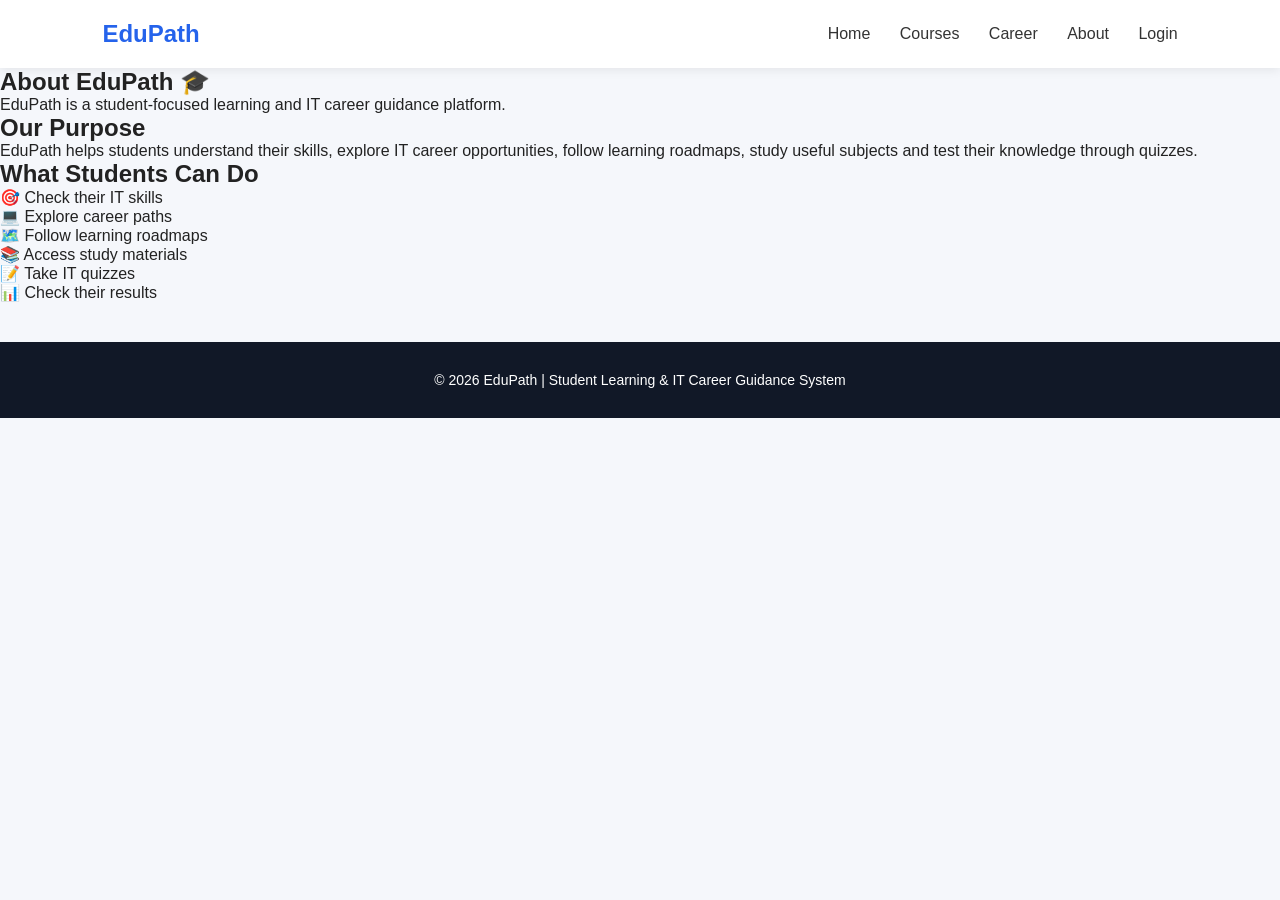
==== about.html @ ddccabc4 "Add files via upload" ====
<!DOCTYPE html>
<html lang="en">

<head>
    <meta charset="UTF-8">
    <meta name="viewport" content="width=device-width, initial-scale=1.0">

    <title>About EduPath</title>

    <link rel="stylesheet" href="style.css">
</head>

<body>

    <header>
        <h2>EduPath</h2>

        <nav>
            <a href="index.html">Home</a>
            <a href="materials.html">Courses</a>
            <a href="roadmap.html">Career</a>
            <a href="about.html">About</a>
            <a href="login.html">Login</a>
        </nav>
    </header>


    <section class="about">

        <h1>About EduPath 🎓</h1>

        <p>
            EduPath is a student-focused learning and IT career
            guidance platform.
        </p>

        <div class="about-card">

            <h2>Our Purpose</h2>

            <p>
                EduPath helps students understand their skills,
                explore IT career opportunities, follow learning
                roadmaps, study useful subjects and test their
                knowledge through quizzes.
            </p>

        </div>


        <div class="about-card">

            <h2>What Students Can Do</h2>

            <p>🎯 Check their IT skills</p>
            <p>💻 Explore career paths</p>
            <p>🗺️ Follow learning roadmaps</p>
            <p>📚 Access study materials</p>
            <p>📝 Take IT quizzes</p>
            <p>📊 Check their results</p>

        </div>

    </section>


    <footer>
        <p>
            © 2026 EduPath | Student Learning & IT Career Guidance System
        </p>
    </footer>


    <script src="script.js"></script>

</body>

</html>
---- style.css ----
* {
    margin: 0;
    padding: 0;
    box-sizing: border-box;
}

body {
    font-family: Arial, sans-serif;
    background: #f5f7fb;
    color: #222;
}

/* Header */
header {
    background: white;
    padding: 20px 8%;
    display: flex;
    justify-content: space-between;
    align-items: center;
    box-shadow: 0 2px 10px rgba(0, 0, 0, 0.08);
}

header h2 {
    color: #2563eb;
}

nav a {
    text-decoration: none;
    color: #333;
    margin-left: 25px;
    font-size: 16px;
}

nav a:hover {
    color: #2563eb;
}

/* Hero */
.hero {
    text-align: center;
    padding: 100px 20px;
    background: #eaf2ff;
}

.hero h1 {
    font-size: 42px;
    max-width: 750px;
    margin: auto;
    line-height: 1.2;
}

.hero p {
    font-size: 18px;
    margin: 25px auto;
    max-width: 600px;
    line-height: 1.6;
}

.hero button {
    padding: 14px 28px;
    border: none;
    border-radius: 8px;
    background: #2563eb;
    color: white;
    font-size: 16px;
    cursor: pointer;
}

.hero button:hover {
    background: #174bb5;
}

/* Features */
.features {
    padding: 70px 8%;
    text-align: center;
}

.features h2 {
    margin-bottom: 40px;
}

.feature-box {
    display: flex;
    justify-content: center;
    gap: 25px;
    flex-wrap: wrap;
}

.feature-box div {
    background: white;
    padding: 30px;
    width: 280px;
    border-radius: 12px;
    box-shadow: 0 4px 15px rgba(0, 0, 0, 0.08);
}

.feature-box h3 {
    margin-bottom: 15px;
}

/* Footer */
footer {
    text-align: center;
    padding: 25px;
    background: #111827;
    color: white;
}

/* Mobile */
@media (max-width: 700px) {

    header {
        flex-direction: column;
        gap: 15px;
    }

    nav a {
        margin: 0 7px;
        font-size: 14px;
    }

    .hero h1 {
        font-size: 30px;
    }
}

/* Login Page */

.login-container {
    width: 350px;
    margin: 80px auto;
    padding: 35px;
    background: white;
    border-radius: 15px;
    box-shadow: 0 5px 20px rgba(0, 0, 0, 0.12);
    text-align: center;
}

.login-container h1 {
    color: #2563eb;
    margin-bottom: 10px;
}

.login-container h2 {
    margin-bottom: 25px;
}

.login-container form {
    text-align: left;
}

.login-container label {
    display: block;
    margin-top: 15px;
    margin-bottom: 6px;
}

.login-container input {
    width: 100%;
    padding: 12px;
    border: 1px solid #ccc;
    border-radius: 7px;
    box-sizing: border-box;
}

.login-container button {
    width: 100%;
    margin-top: 25px;
    padding: 12px;
    border: none;
    border-radius: 7px;
    background: #2563eb;
    color: white;
    font-size: 16px;
    cursor: pointer;
}

.login-container button:hover {
    background: #174bb5;
}

.login-container p {
    margin-top: 20px;
}

.login-container a {
    color: #2563eb;
    text-decoration: none;
}

/* Dashboard */

.dashboard {
    padding: 60px 8%;
    text-align: center;
}

.dashboard h1 {
    font-size: 34px;
    margin-bottom: 12px;
}

.dashboard>p {
    font-size: 17px;
    margin-bottom: 40px;
}

.dashboard-box {
    display: grid;
    grid-template-columns: repeat(3, 1fr);
    gap: 25px;
}

.dashboard-card {
    background: white;
    padding: 30px 20px;
    border-radius: 14px;
    box-shadow: 0 4px 15px rgba(0, 0, 0, 0.08);
}

.dashboard-card h3 {
    margin-bottom: 12px;
}

.dashboard-card p {
    line-height: 1.5;
    margin-bottom: 20px;
}

.dashboard-card button {
    padding: 10px 18px;
    border: none;
    border-radius: 7px;
    background: #2563eb;
    color: white;
    cursor: pointer;
}

.dashboard-card button:hover {
    background: #174bb5;
}

/* Mobile Dashboard */

@media (max-width: 800px) {
    .dashboard-box {
        grid-template-columns: 1fr;
    }
}

/* Skill Assessment */

.assessment {
    max-width: 800px;
    margin: 50px auto;
    padding: 35px;
}

.assessment h1 {
    text-align: center;
    font-size: 34px;
    margin-bottom: 10px;
}

.assessment>p {
    text-align: center;
    margin-bottom: 35px;
}

.question {
    background: white;
    padding: 25px;
    margin-bottom: 20px;
    border-radius: 12px;
    box-shadow: 0 4px 15px rgba(0, 0, 0, 0.08);
}

.question h3 {
    margin-bottom: 18px;
}

.question label {
    display: block;
    padding: 10px;
    margin: 5px 0;
    border: 1px solid #ddd;
    border-radius: 7px;
    cursor: pointer;
}

.question label:hover {
    background: #f0f6ff;
}

.question input {
    margin-right: 10px;
}

.assessment button {
    display: block;
    margin: 30px auto;
    padding: 13px 25px;
    border: none;
    border-radius: 8px;
    background: #2563eb;
    color: white;
    font-size: 16px;
    cursor: pointer;
}

.assessment button:hover {
    background: #174bb5;
}

#assessmentResult {
    text-align: center;
    font-size: 20px;
    font-weight: bold;
    margin-top: 20px;
}

/* Mobile Responsive Design */

@media (max-width: 600px) {

    header {
        padding: 15px 20px;
        flex-direction: column;
        gap: 12px;
    }

    nav {
        display: flex;
        flex-wrap: wrap;
        justify-content: center;
        gap: 10px;
    }

    nav a {
        font-size: 14px;
    }

    .dashboard {
        padding: 35px 20px;
    }

    .dashboard h1 {
        font-size: 26px;
    }

    .dashboard-box {
        grid-template-columns: 1fr;
    }

    .assessment {
        padding: 25px 15px;
    }

    .assessment h1 {
        font-size: 28px;
    }

    .question {
        padding: 20px;
    }

    .roadmap {
        padding: 35px 20px;
    }

    .materials {
        padding: 35px 20px;
    }

    .quiz {
        padding: 35px 20px;
    }

    .results {
        padding: 35px 20px;
    }

    .profile {
        padding: 35px 20px;
    }

}

/* Responsive Design */

@media (max-width: 900px) {

    .dashboard-box,
    .materials-container {
        grid-template-columns: 1fr 1fr;
    }

}

@media (max-width: 600px) {

    header {
        flex-direction: column;
        text-align: center;
    }

    nav {
        display: flex;
        flex-wrap: wrap;
        justify-content: center;
        gap: 10px;
    }

    .dashboard-box,
    .materials-container {
        grid-template-columns: 1fr;
    }

    .dashboard,
    .assessment,
    .roadmap,
    .materials,
    .quiz,
    .results,
    .profile {
        width: auto;
        padding: 25px 15px;
    }

    h1 {
        font-size: 28px;
    }

    .dashboard-card,
    .material-card,
    .quiz-question,
    .question,
    .result-card,
    .profile-card {
        width: auto;
    }

}

/* Home Page Hero */

.hero {
    min-height: 70vh;
    display: flex;
    align-items: center;
    justify-content: center;
    text-align: center;
    padding: 50px 20px;
}

.hero-content {
    max-width: 750px;
}

.hero h1 {
    font-size: 48px;
    margin-bottom: 20px;
}

.hero p {
    font-size: 18px;
    line-height: 1.7;
    margin-bottom: 30px;
}

.hero button {
    padding: 14px 28px;
    font-size: 16px;
    cursor: pointer;
}

/* Career Cards */

.career-section {
    text-align: center;
    padding: 60px 20px;
}

.career-section h2 {
    font-size: 32px;
    margin-bottom: 10px;
}

.career-container {
    display: grid;
    grid-template-columns: repeat(3, 1fr);
    gap: 25px;
    max-width: 1100px;
    margin: 40px auto 0;
}

.career-card {
    padding: 25px;
    border-radius: 12px;
    text-align: center;
}

.career-card h3 {
    margin-bottom: 15px;
}

.career-card p {
    line-height: 1.6;
    margin-bottom: 20px;
}

.career-card button {
    padding: 10px 20px;
    cursor: pointer;
}

/* Phone */

@media (max-width: 600px) {

    .career-container {
        grid-template-columns: 1fr;
    }

}

/* Career Card Design */

.career-card {
    background: white;
    padding: 30px 25px;
    border-radius: 14px;
    box-shadow: 0 4px 15px rgba(0, 0, 0, 0.08);
    transition: transform 0.2s ease;
}

.career-card:hover {
    transform: translateY(-5px);
}

.career-card h3 {
    color: #2563eb;
}

.career-card button {
    border: none;
    border-radius: 7px;
    background: #2563eb;
    color: white;
}

.career-card button:hover {
    background: #174bb5;
}

/* Feature Card Design */

.feature-box div {
    transition: transform 0.2s ease;
}

.feature-box div:hover {
    transform: translateY(-5px);
}

.feature-box h3 {
    color: #2563eb;
}

/* Footer Design */

footer {
    margin-top: 40px;
    padding: 30px 20px;
    text-align: center;
    background: #111827;
    color: white;
}

footer p {
    margin: 0;
    font-size: 14px;
}

/* Why Choose EduPath */

.why-section {
    padding: 60px 8%;
    text-align: center;
}

.why-section h2 {
    font-size: 32px;
    margin-bottom: 40px;
}

.why-container {
    display: grid;
    grid-template-columns: repeat(3, 1fr);
    gap: 25px;
    max-width: 1100px;
    margin: auto;
}

.why-card {
    background: white;
    padding: 30px 25px;
    border-radius: 14px;
    box-shadow: 0 4px 15px rgba(0, 0, 0, 0.08);
}

.why-card h3 {
    color: #2563eb;
    margin-bottom: 15px;
}

.why-card p {
    line-height: 1.6;
}

/* Phone */

@media (max-width: 600px) {

    .why-container {
        grid-template-columns: 1fr;
    }

}
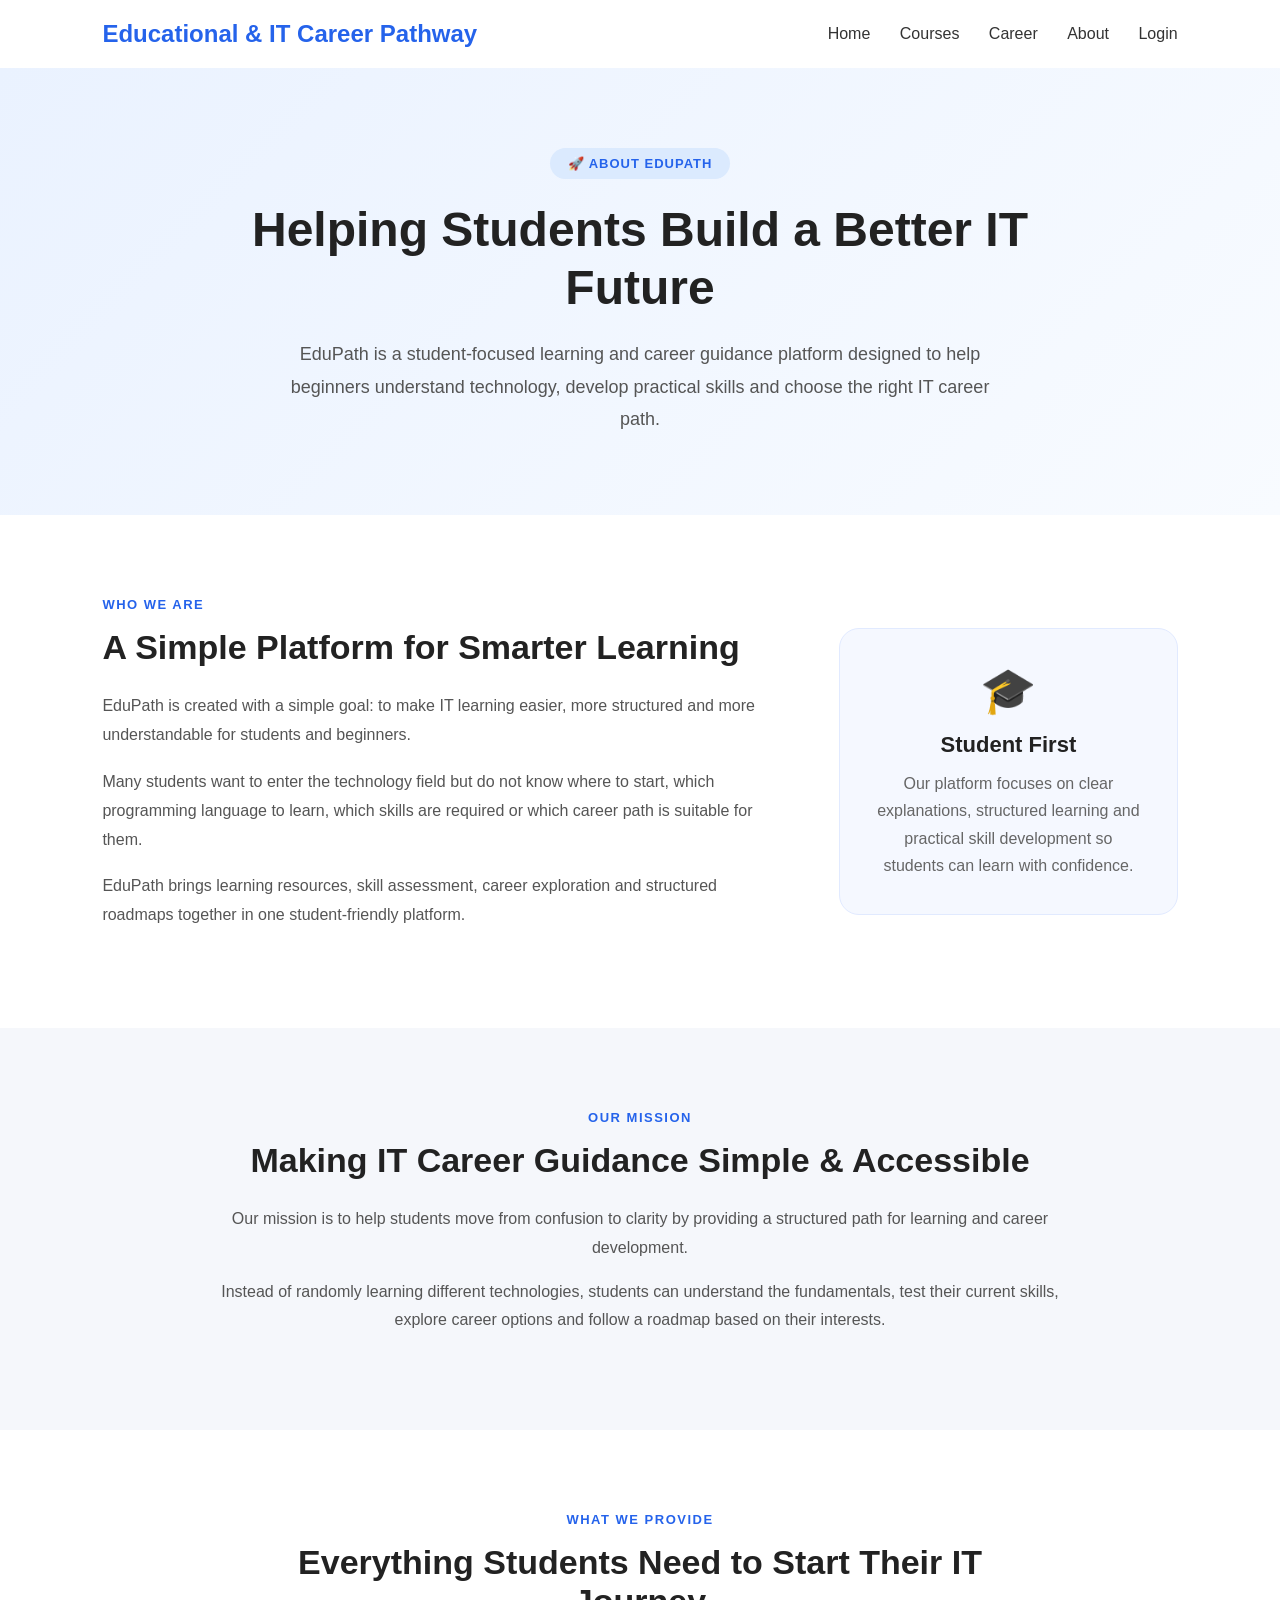
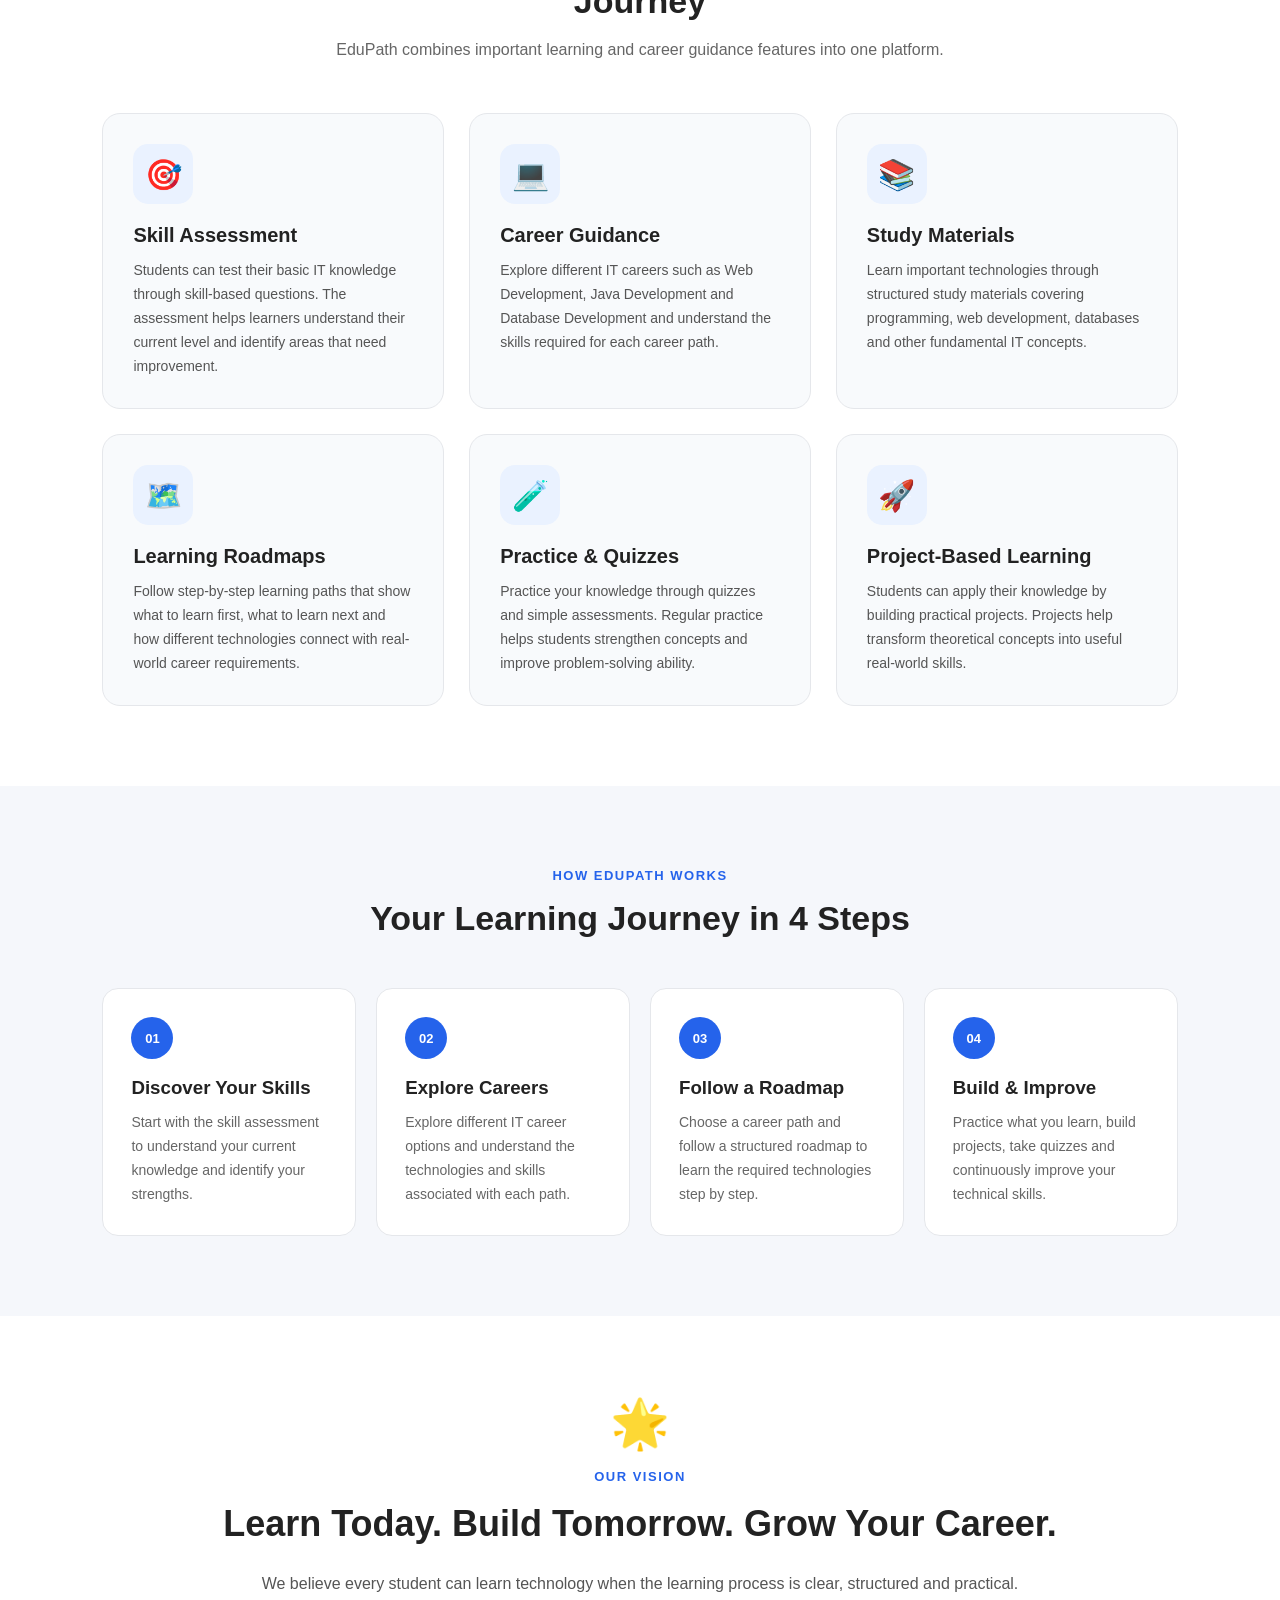
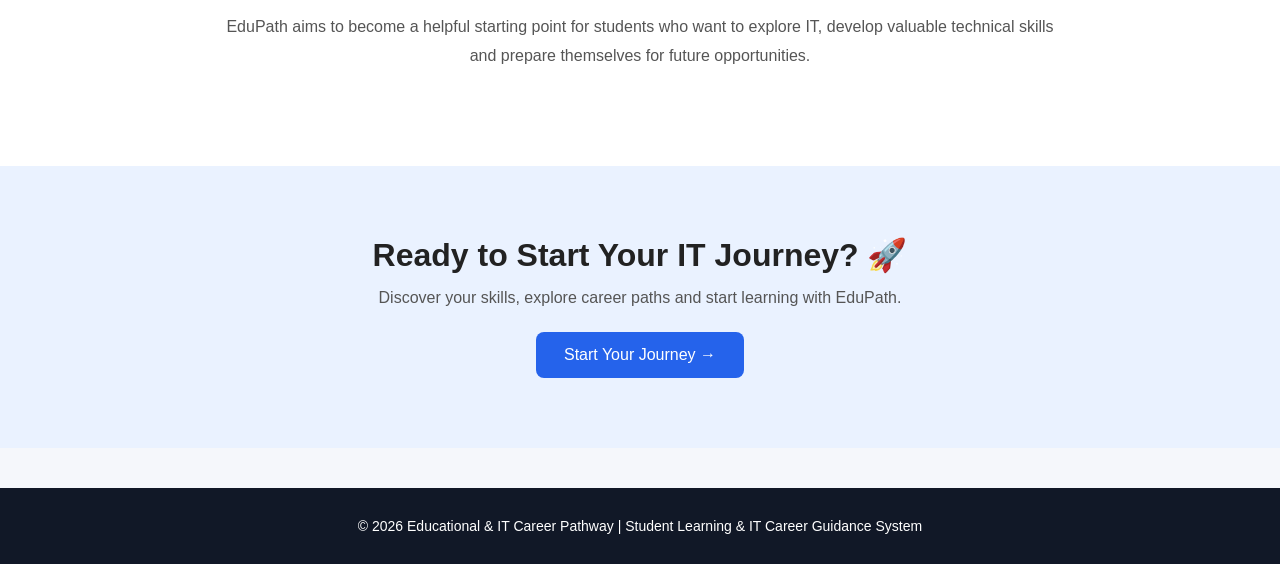
==== commit 6a6f5a94: "Add files via upload" ====
--- a/about.html
+++ b/about.html
@@ -3,76 +3,521 @@
 
 <head>
     <meta charset="UTF-8">
+
     <meta name="viewport" content="width=device-width, initial-scale=1.0">
 
-    <title>About EduPath</title>
+    <title>Educational & IT Career Pathway - About Us</title>
 
     <link rel="stylesheet" href="style.css">
 </head>
 
 <body>
 
+
+    <!-- ================= HEADER ================= -->
+
     <header>
-        <h2>EduPath</h2>
+
+        <h2>Educational & IT Career Pathway</h2>
 
         <nav>
+
             <a href="index.html">Home</a>
+
             <a href="materials.html">Courses</a>
+
             <a href="roadmap.html">Career</a>
+
             <a href="about.html">About</a>
+
             <a href="login.html">Login</a>
+
         </nav>
+
     </header>
 
 
-    <section class="about">
-
-        <h1>About EduPath 🎓</h1>
+
+    <!-- ================= ABOUT HERO ================= -->
+
+    <section class="about-hero">
+
+        <div class="about-hero-content">
+
+            <span class="about-badge">
+                🚀 ABOUT EDUPATH
+            </span>
+
+            <h1>
+                Helping Students Build
+                a Better IT Future
+            </h1>
+
+            <p>
+                EduPath is a student-focused learning and
+                career guidance platform designed to help
+                beginners understand technology, develop
+                practical skills and choose the right IT
+                career path.
+            </p>
+
+        </div>
+
+    </section>
+
+
+
+    <!-- ================= ABOUT INTRO ================= -->
+
+    <section class="about-section">
+
+        <div class="about-content">
+
+            <div class="about-text">
+
+                <span class="section-label">
+                    WHO WE ARE
+                </span>
+
+                <h2>
+                    A Simple Platform for
+                    Smarter Learning
+                </h2>
+
+                <p>
+                    EduPath is created with a simple goal:
+                    to make IT learning easier, more structured
+                    and more understandable for students and
+                    beginners.
+                </p>
+
+                <p>
+                    Many students want to enter the technology
+                    field but do not know where to start,
+                    which programming language to learn,
+                    which skills are required or which career
+                    path is suitable for them.
+                </p>
+
+                <p>
+                    EduPath brings learning resources,
+                    skill assessment, career exploration and
+                    structured roadmaps together in one
+                    student-friendly platform.
+                </p>
+
+            </div>
+
+
+            <div class="about-highlight">
+
+                <div class="highlight-icon">
+                    🎓
+                </div>
+
+                <h3>
+                    Student First
+                </h3>
+
+                <p>
+                    Our platform focuses on clear explanations,
+                    structured learning and practical skill
+                    development so students can learn with
+                    confidence.
+                </p>
+
+            </div>
+
+        </div>
+
+    </section>
+
+
+
+    <!-- ================= MISSION ================= -->
+
+    <section class="mission-section">
+
+        <div class="mission-content">
+
+            <span class="section-label">
+                OUR MISSION
+            </span>
+
+            <h2>
+                Making IT Career Guidance
+                Simple & Accessible
+            </h2>
+
+            <p>
+                Our mission is to help students move from
+                confusion to clarity by providing a structured
+                path for learning and career development.
+            </p>
+
+            <p>
+                Instead of randomly learning different
+                technologies, students can understand the
+                fundamentals, test their current skills,
+                explore career options and follow a roadmap
+                based on their interests.
+            </p>
+
+        </div>
+
+    </section>
+
+
+
+    <!-- ================= FEATURES ================= -->
+
+    <section class="about-features">
+
+        <div class="section-heading">
+
+            <span class="section-label">
+                WHAT WE PROVIDE
+            </span>
+
+            <h2>
+                Everything Students Need
+                to Start Their IT Journey
+            </h2>
+
+            <p>
+                EduPath combines important learning and
+                career guidance features into one platform.
+            </p>
+
+        </div>
+
+
+        <div class="about-feature-grid">
+
+
+            <!-- Feature 1 -->
+
+            <div class="about-feature-card">
+
+                <div class="about-feature-icon">
+                    🎯
+                </div>
+
+                <h3>
+                    Skill Assessment
+                </h3>
+
+                <p>
+                    Students can test their basic IT knowledge
+                    through skill-based questions. The assessment
+                    helps learners understand their current level
+                    and identify areas that need improvement.
+                </p>
+
+            </div>
+
+
+
+            <!-- Feature 2 -->
+
+            <div class="about-feature-card">
+
+                <div class="about-feature-icon">
+                    💻
+                </div>
+
+                <h3>
+                    Career Guidance
+                </h3>
+
+                <p>
+                    Explore different IT careers such as Web
+                    Development, Java Development and Database
+                    Development and understand the skills required
+                    for each career path.
+                </p>
+
+            </div>
+
+
+
+            <!-- Feature 3 -->
+
+            <div class="about-feature-card">
+
+                <div class="about-feature-icon">
+                    📚
+                </div>
+
+                <h3>
+                    Study Materials
+                </h3>
+
+                <p>
+                    Learn important technologies through structured
+                    study materials covering programming,
+                    web development, databases and other
+                    fundamental IT concepts.
+                </p>
+
+            </div>
+
+
+
+            <!-- Feature 4 -->
+
+            <div class="about-feature-card">
+
+                <div class="about-feature-icon">
+                    🗺️
+                </div>
+
+                <h3>
+                    Learning Roadmaps
+                </h3>
+
+                <p>
+                    Follow step-by-step learning paths that show
+                    what to learn first, what to learn next and
+                    how different technologies connect with
+                    real-world career requirements.
+                </p>
+
+            </div>
+
+
+
+            <!-- Feature 5 -->
+
+            <div class="about-feature-card">
+
+                <div class="about-feature-icon">
+                    🧪
+                </div>
+
+                <h3>
+                    Practice & Quizzes
+                </h3>
+
+                <p>
+                    Practice your knowledge through quizzes and
+                    simple assessments. Regular practice helps
+                    students strengthen concepts and improve
+                    problem-solving ability.
+                </p>
+
+            </div>
+
+
+
+            <!-- Feature 6 -->
+
+            <div class="about-feature-card">
+
+                <div class="about-feature-icon">
+                    🚀
+                </div>
+
+                <h3>
+                    Project-Based Learning
+                </h3>
+
+                <p>
+                    Students can apply their knowledge by building
+                    practical projects. Projects help transform
+                    theoretical concepts into useful real-world
+                    skills.
+                </p>
+
+            </div>
+
+
+        </div>
+
+    </section>
+
+
+
+    <!-- ================= HOW IT WORKS ================= -->
+
+    <section class="how-section">
+
+        <div class="section-heading">
+
+            <span class="section-label">
+                HOW EDUPATH WORKS
+            </span>
+
+            <h2>
+                Your Learning Journey in 4 Steps
+            </h2>
+
+        </div>
+
+
+        <div class="steps-container">
+
+
+            <div class="step-card">
+
+                <div class="step-number">
+                    01
+                </div>
+
+                <h3>
+                    Discover Your Skills
+                </h3>
+
+                <p>
+                    Start with the skill assessment to understand
+                    your current knowledge and identify your
+                    strengths.
+                </p>
+
+            </div>
+
+
+
+            <div class="step-card">
+
+                <div class="step-number">
+                    02
+                </div>
+
+                <h3>
+                    Explore Careers
+                </h3>
+
+                <p>
+                    Explore different IT career options and
+                    understand the technologies and skills
+                    associated with each path.
+                </p>
+
+            </div>
+
+
+
+            <div class="step-card">
+
+                <div class="step-number">
+                    03
+                </div>
+
+                <h3>
+                    Follow a Roadmap
+                </h3>
+
+                <p>
+                    Choose a career path and follow a structured
+                    roadmap to learn the required technologies
+                    step by step.
+                </p>
+
+            </div>
+
+
+
+            <div class="step-card">
+
+                <div class="step-number">
+                    04
+                </div>
+
+                <h3>
+                    Build & Improve
+                </h3>
+
+                <p>
+                    Practice what you learn, build projects,
+                    take quizzes and continuously improve your
+                    technical skills.
+                </p>
+
+            </div>
+
+
+        </div>
+
+    </section>
+
+
+
+    <!-- ================= VISION ================= -->
+
+    <section class="vision-section">
+
+        <div class="vision-box">
+
+            <div class="vision-icon">
+                🌟
+            </div>
+
+            <span class="section-label">
+                OUR VISION
+            </span>
+
+            <h2>
+                Learn Today.
+                Build Tomorrow.
+                Grow Your Career.
+            </h2>
+
+            <p>
+                We believe every student can learn technology
+                when the learning process is clear, structured
+                and practical.
+            </p>
+
+            <p>
+                EduPath aims to become a helpful starting point
+                for students who want to explore IT, develop
+                valuable technical skills and prepare themselves
+                for future opportunities.
+            </p>
+
+        </div>
+
+    </section>
+
+
+
+    <!-- ================= CTA ================= -->
+
+    <section class="about-cta">
+
+        <h2>
+            Ready to Start Your IT Journey? 🚀
+        </h2>
 
         <p>
-            EduPath is a student-focused learning and IT career
-            guidance platform.
+            Discover your skills, explore career paths
+            and start learning with EduPath.
         </p>
 
-        <div class="about-card">
-
-            <h2>Our Purpose</h2>
-
-            <p>
-                EduPath helps students understand their skills,
-                explore IT career opportunities, follow learning
-                roadmaps, study useful subjects and test their
-                knowledge through quizzes.
-            </p>
-
-        </div>
-
-
-        <div class="about-card">
-
-            <h2>What Students Can Do</h2>
-
-            <p>🎯 Check their IT skills</p>
-            <p>💻 Explore career paths</p>
-            <p>🗺️ Follow learning roadmaps</p>
-            <p>📚 Access study materials</p>
-            <p>📝 Take IT quizzes</p>
-            <p>📊 Check their results</p>
-
-        </div>
-
-    </section>
-
+        <a href="assessment.html">
+
+            <button>
+                Start Your Journey →
+            </button>
+
+        </a>
+
+    </section>
+
+
+
+    <!-- ================= FOOTER ================= -->
 
     <footer>
+
         <p>
-            © 2026 EduPath | Student Learning & IT Career Guidance System
+            © 2026 Educational & IT Career Pathway | Student Learning & IT Career Guidance System
         </p>
+
     </footer>
 
 
-    <script src="script.js"></script>
-
 </body>
 
 </html>
--- a/style.css
+++ b/style.css
@@ -627,4 +627,2493 @@
         grid-template-columns: 1fr;
     }
 
+}
+
+/* Mobile Hero Fix */
+
+@media (max-width: 600px) {
+
+    .hero {
+        min-height: auto;
+        padding: 60px 20px;
+    }
+
+    .hero h1 {
+        font-size: 30px;
+    }
+
+    .hero p {
+        font-size: 16px;
+        margin: 18px auto;
+    }
+
+    .hero-content {
+        width: 100%;
+    }
+
+}
+
+/* =================================
+   CAREER ROADMAP PAGE
+================================= */
+
+.roadmap-hero {
+    padding: 80px 20px;
+    text-align: center;
+    background: linear-gradient(135deg, #eaf2ff, #f5f3ff);
+}
+
+.roadmap-badge {
+    display: inline-block;
+    padding: 10px 18px;
+    border-radius: 30px;
+    background: white;
+    color: #2563eb;
+    font-weight: bold;
+    box-shadow: 0 3px 12px rgba(0, 0, 0, 0.08);
+}
+
+.roadmap-hero h1 {
+    font-size: 46px;
+    margin: 25px 0 15px;
+    color: #172554;
+}
+
+.roadmap-hero p {
+    max-width: 750px;
+    margin: auto;
+    font-size: 18px;
+    line-height: 1.7;
+    color: #475569;
+}
+
+
+/* Main Section */
+
+.roadmap-section {
+    padding: 70px 6%;
+    background: #f8fafc;
+}
+
+.roadmap-section>h2 {
+    text-align: center;
+    font-size: 34px;
+    color: #172554;
+}
+
+.section-subtitle {
+    text-align: center;
+    margin: 12px auto 45px;
+    color: #64748b;
+}
+
+
+/* Career Card */
+
+.roadmap-card {
+    max-width: 1150px;
+    margin: 35px auto;
+    padding: 35px;
+    border-radius: 20px;
+    background: white;
+    box-shadow: 0 8px 30px rgba(0, 0, 0, 0.08);
+    border: 1px solid #e2e8f0;
+}
+
+
+/* Career Information */
+
+.career-info {
+    max-width: 850px;
+}
+
+.career-icon {
+    width: 65px;
+    height: 65px;
+    display: flex;
+    align-items: center;
+    justify-content: center;
+    border-radius: 18px;
+    background: #eaf2ff;
+    font-size: 32px;
+    margin-bottom: 18px;
+}
+
+.career-info h2 {
+    font-size: 30px;
+    margin-bottom: 8px;
+    color: #172554;
+}
+
+.career-info h4 {
+    color: #2563eb;
+    margin-bottom: 18px;
+}
+
+.career-info p {
+    line-height: 1.7;
+    color: #475569;
+    margin-bottom: 12px;
+}
+
+
+/* Steps */
+
+.steps {
+    margin-top: 35px;
+}
+
+.steps>h3 {
+    margin-bottom: 20px;
+    color: #172554;
+}
+
+.step {
+    display: flex;
+    gap: 18px;
+    padding: 20px;
+    margin-bottom: 15px;
+    border-radius: 14px;
+    background: #f8fafc;
+    border: 1px solid #e2e8f0;
+    transition: 0.3s;
+}
+
+.step:hover {
+    transform: translateX(5px);
+    box-shadow: 0 5px 18px rgba(0, 0, 0, 0.08);
+}
+
+.step>span {
+    min-width: 38px;
+    height: 38px;
+    display: flex;
+    align-items: center;
+    justify-content: center;
+    border-radius: 50%;
+    background: #2563eb;
+    color: white;
+    font-weight: bold;
+}
+
+.step h4 {
+    margin-bottom: 7px;
+    color: #1e293b;
+    font-size: 18px;
+}
+
+.step p {
+    color: #64748b;
+    line-height: 1.6;
+}
+
+
+/* Different Career Cards */
+
+.java-roadmap {
+    border-top: 5px solid #7c3aed;
+}
+
+.java-roadmap .career-icon {
+    background: #f1eaff;
+}
+
+.database-roadmap {
+    border-top: 5px solid #059669;
+}
+
+.database-roadmap .career-icon {
+    background: #e7fff6;
+}
+
+
+/* Career Opportunities */
+
+.career-opportunities {
+    margin-top: 25px;
+    padding: 16px 20px;
+    border-radius: 12px;
+    background: #eef5ff;
+    color: #2563eb;
+    line-height: 1.7;
+}
+
+
+/* Other Careers */
+
+.other-careers {
+    padding: 70px 6%;
+    text-align: center;
+}
+
+.other-careers h2 {
+    font-size: 32px;
+    color: #172554;
+}
+
+.other-careers>p {
+    margin: 12px auto 35px;
+    color: #64748b;
+}
+
+.other-career-container {
+    max-width: 1100px;
+    margin: auto;
+    display: grid;
+    grid-template-columns: repeat(3, 1fr);
+    gap: 25px;
+}
+
+.other-card {
+    padding: 28px;
+    background: white;
+    border-radius: 16px;
+    border: 1px solid #e2e8f0;
+    box-shadow: 0 5px 18px rgba(0, 0, 0, 0.06);
+    transition: 0.3s;
+}
+
+.other-card:hover {
+    transform: translateY(-6px);
+}
+
+.other-card h3 {
+    margin-bottom: 12px;
+    color: #2563eb;
+}
+
+.other-card p {
+    color: #64748b;
+    line-height: 1.6;
+}
+
+
+/* Mobile */
+
+@media (max-width: 700px) {
+
+    .roadmap-hero {
+        padding: 55px 20px;
+    }
+
+    .roadmap-hero h1 {
+        font-size: 31px;
+    }
+
+    .roadmap-hero p {
+        font-size: 16px;
+    }
+
+    .roadmap-section {
+        padding: 45px 15px;
+    }
+
+    .roadmap-section>h2 {
+        font-size: 27px;
+    }
+
+    .roadmap-card {
+        padding: 22px;
+        margin: 25px auto;
+    }
+
+    .career-info h2 {
+        font-size: 26px;
+    }
+
+    .step {
+        padding: 16px;
+        gap: 12px;
+    }
+
+    .step p {
+        font-size: 14px;
+    }
+
+    .other-careers {
+        padding: 50px 15px;
+    }
+
+    .other-career-container {
+        grid-template-columns: 1fr;
+    }
+
+}
+
+/* ============================= */
+/* PROFESSIONAL ROADMAP DESIGN */
+/* ============================= */
+
+.roadmap-hero {
+    text-align: center;
+    padding: 70px 20px;
+    background: linear-gradient(135deg, #eaf2ff, #f8fbff);
+}
+
+.roadmap-hero h1 {
+    font-size: 42px;
+    margin-bottom: 15px;
+}
+
+.roadmap-hero p {
+    max-width: 700px;
+    margin: auto;
+    line-height: 1.7;
+    color: #555;
+}
+
+.roadmap-section {
+    padding: 70px 8%;
+    background: #f5f7fb;
+}
+
+.java-roadmap {
+    background: #eef5ff;
+}
+
+.database-roadmap {
+    background: #f7f8fc;
+}
+
+.roadmap-title {
+    text-align: center;
+    max-width: 800px;
+    margin: 0 auto 45px;
+}
+
+.roadmap-title h2 {
+    font-size: 32px;
+    color: #2563eb;
+    margin-bottom: 12px;
+}
+
+.roadmap-title p {
+    color: #555;
+    line-height: 1.7;
+}
+
+.roadmap-grid {
+    max-width: 1100px;
+    margin: auto;
+    display: grid;
+    grid-template-columns: repeat(3, 1fr);
+    gap: 25px;
+}
+
+.roadmap-card {
+    background: white;
+    padding: 30px;
+    border-radius: 16px;
+    box-shadow: 0 5px 20px rgba(0, 0, 0, 0.08);
+    border-top: 4px solid #2563eb;
+    transition: 0.3s;
+}
+
+.roadmap-card:hover {
+    transform: translateY(-6px);
+    box-shadow: 0 10px 25px rgba(0, 0, 0, 0.12);
+}
+
+.roadmap-card span {
+    display: inline-block;
+    background: #2563eb;
+    color: white;
+    padding: 6px 12px;
+    border-radius: 20px;
+    font-size: 13px;
+    margin-bottom: 15px;
+}
+
+.roadmap-card h3 {
+    font-size: 21px;
+    margin-bottom: 15px;
+}
+
+.roadmap-card p {
+    color: #555;
+    line-height: 1.7;
+}
+
+.roadmap-card b {
+    display: block;
+    margin-top: 18px;
+    margin-bottom: 5px;
+}
+
+.final-card {
+    border-top-color: #16a34a;
+}
+
+.final-card span {
+    background: #16a34a;
+}
+
+
+/* Mobile */
+
+@media (max-width: 800px) {
+
+    .roadmap-grid {
+        grid-template-columns: 1fr 1fr;
+    }
+
+}
+
+@media (max-width: 600px) {
+
+    .roadmap-hero {
+        padding: 50px 20px;
+    }
+
+    .roadmap-hero h1 {
+        font-size: 30px;
+    }
+
+    .roadmap-section {
+        padding: 50px 15px;
+    }
+
+    .roadmap-title h2 {
+        font-size: 26px;
+    }
+
+    .roadmap-grid {
+        grid-template-columns: 1fr;
+    }
+
+    .roadmap-card {
+        padding: 25px;
+    }
+
+}
+
+/* ================================= */
+/* PROFESSIONAL STUDY MATERIALS PAGE */
+/* ================================= */
+
+.materials-hero {
+    min-height: 300px;
+    padding: 70px 20px;
+    display: flex;
+    justify-content: center;
+    align-items: center;
+    text-align: center;
+    background: linear-gradient(135deg, #eaf2ff, #f8fbff);
+}
+
+.materials-hero h1 {
+    font-size: 48px;
+    margin: 15px 0;
+}
+
+.materials-hero p {
+    max-width: 650px;
+    margin: auto;
+    color: #555;
+    line-height: 1.7;
+    font-size: 17px;
+}
+
+.materials-badge {
+    display: inline-block;
+    padding: 8px 16px;
+    border-radius: 30px;
+    background: #dbeafe;
+    color: #2563eb;
+    font-size: 13px;
+    font-weight: bold;
+    letter-spacing: 1px;
+}
+
+
+/* Materials Section */
+
+.materials-section {
+    padding: 70px 8%;
+    background: #f5f7fb;
+}
+
+.materials-heading {
+    text-align: center;
+    margin-bottom: 45px;
+}
+
+.materials-heading h2 {
+    font-size: 32px;
+    margin-bottom: 10px;
+}
+
+.materials-heading p {
+    color: #666;
+}
+
+
+/* Cards */
+
+.materials-container {
+    max-width: 1150px;
+    margin: auto;
+
+    display: grid;
+    grid-template-columns: repeat(3, 1fr);
+
+    gap: 25px;
+}
+
+.material-card {
+    background: white;
+
+    padding: 30px;
+
+    border-radius: 18px;
+
+    box-shadow: 0 5px 20px rgba(0, 0, 0, 0.08);
+
+    border: 1px solid #e8edf5;
+
+    transition: 0.3s;
+}
+
+.material-card:hover {
+    transform: translateY(-7px);
+
+    box-shadow: 0 12px 30px rgba(0, 0, 0, 0.12);
+}
+
+.material-icon {
+    width: 60px;
+    height: 60px;
+
+    display: flex;
+    align-items: center;
+    justify-content: center;
+
+    border-radius: 14px;
+
+    background: #eaf2ff;
+
+    font-size: 30px;
+
+    margin-bottom: 20px;
+}
+
+.material-card h3 {
+    font-size: 22px;
+    margin-bottom: 12px;
+}
+
+.material-card p {
+    color: #555;
+
+    line-height: 1.7;
+
+    font-size: 15px;
+
+    min-height: 105px;
+}
+
+
+/* Topics */
+
+.material-topics {
+    display: flex;
+    flex-wrap: wrap;
+
+    gap: 7px;
+
+    margin: 18px 0;
+}
+
+.material-topics span {
+    background: #f0f6ff;
+
+    color: #2563eb;
+
+    padding: 5px 10px;
+
+    border-radius: 20px;
+
+    font-size: 12px;
+
+    font-weight: bold;
+}
+
+
+/* Button */
+
+.material-card button {
+    width: 100%;
+
+    padding: 12px;
+
+    border: none;
+
+    border-radius: 8px;
+
+    background: #2563eb;
+
+    color: white;
+
+    font-size: 15px;
+
+    cursor: pointer;
+
+    transition: 0.3s;
+}
+
+.material-card button:hover {
+    background: #174bb5;
+}
+
+
+/* Learning Tips */
+
+.learning-tips {
+    padding: 70px 8%;
+
+    text-align: center;
+
+    background: white;
+}
+
+.learning-tips h2 {
+    font-size: 30px;
+
+    margin-bottom: 40px;
+}
+
+.tips-container {
+    max-width: 1000px;
+
+    margin: auto;
+
+    display: grid;
+
+    grid-template-columns: repeat(3, 1fr);
+
+    gap: 25px;
+}
+
+.tip-card {
+    padding: 28px;
+
+    border-radius: 15px;
+
+    background: #f5f7fb;
+
+    border: 1px solid #e5e7eb;
+}
+
+.tip-card span {
+    display: inline-flex;
+
+    width: 40px;
+    height: 40px;
+
+    align-items: center;
+    justify-content: center;
+
+    border-radius: 50%;
+
+    background: #2563eb;
+
+    color: white;
+
+    font-weight: bold;
+
+    margin-bottom: 15px;
+}
+
+.tip-card h3 {
+    margin-bottom: 10px;
+}
+
+.tip-card p {
+    color: #666;
+
+    line-height: 1.6;
+}
+
+
+/* Mobile */
+
+@media (max-width: 900px) {
+
+    .materials-container {
+        grid-template-columns: 1fr 1fr;
+    }
+
+    .tips-container {
+        grid-template-columns: 1fr 1fr;
+    }
+
+}
+
+
+@media (max-width: 600px) {
+
+    .materials-hero {
+        min-height: 260px;
+
+        padding: 50px 20px;
+    }
+
+    .materials-hero h1 {
+        font-size: 34px;
+    }
+
+    .materials-section {
+        padding: 50px 15px;
+    }
+
+    .materials-heading h2 {
+        font-size: 26px;
+    }
+
+    .materials-container {
+        grid-template-columns: 1fr;
+    }
+
+    .tips-container {
+        grid-template-columns: 1fr;
+    }
+
+    .material-card {
+        padding: 25px;
+    }
+
+}
+
+/* ========================================= */
+/* PROFESSIONAL LEARNING CENTER */
+/* ========================================= */
+
+.learning-hero {
+    padding: 80px 20px;
+    text-align: center;
+    background: linear-gradient(135deg, #eaf2ff, #f8fbff);
+}
+
+.learning-hero span {
+    display: inline-block;
+    padding: 8px 18px;
+    background: #dbeafe;
+    color: #2563eb;
+    border-radius: 30px;
+    font-size: 13px;
+    font-weight: bold;
+    letter-spacing: 1px;
+}
+
+.learning-hero h1 {
+    font-size: 46px;
+    margin: 20px 0 15px;
+}
+
+.learning-hero p {
+    max-width: 700px;
+    margin: auto;
+    color: #555;
+    font-size: 17px;
+    line-height: 1.7;
+}
+
+
+/* Learning Section */
+
+.learning-section {
+    padding: 70px 8%;
+    background: #f5f7fb;
+}
+
+.learning-section.alternate {
+    background: white;
+}
+
+.learning-title {
+    max-width: 1100px;
+    margin: 0 auto 40px;
+
+    display: flex;
+    align-items: center;
+    gap: 20px;
+}
+
+.learning-icon {
+    min-width: 75px;
+    height: 75px;
+
+    display: flex;
+    align-items: center;
+    justify-content: center;
+
+    background: #eaf2ff;
+
+    border-radius: 18px;
+
+    font-size: 38px;
+}
+
+.learning-title h2 {
+    font-size: 30px;
+    margin-bottom: 8px;
+}
+
+.learning-title p {
+    color: #666;
+}
+
+
+/* Topic Grid */
+
+.topic-grid {
+    max-width: 1100px;
+    margin: auto;
+
+    display: grid;
+
+    grid-template-columns: repeat(3, 1fr);
+
+    gap: 22px;
+}
+
+
+/* Topic Cards */
+
+.topic-card {
+    position: relative;
+
+    background: white;
+
+    padding: 28px;
+
+    border-radius: 16px;
+
+    border: 1px solid #e5e7eb;
+
+    box-shadow: 0 5px 18px rgba(0, 0, 0, 0.06);
+
+    transition: 0.3s;
+}
+
+.alternate .topic-card {
+    background: #f8fafc;
+}
+
+.topic-card:hover {
+    transform: translateY(-6px);
+
+    box-shadow: 0 12px 28px rgba(0, 0, 0, 0.11);
+}
+
+.topic-card>span {
+    display: inline-flex;
+
+    width: 38px;
+    height: 38px;
+
+    align-items: center;
+    justify-content: center;
+
+    border-radius: 50%;
+
+    background: #2563eb;
+
+    color: white;
+
+    font-size: 13px;
+
+    font-weight: bold;
+
+    margin-bottom: 18px;
+}
+
+.topic-card h3 {
+    font-size: 19px;
+
+    margin-bottom: 12px;
+}
+
+.topic-card p {
+    color: #555;
+
+    line-height: 1.7;
+
+    font-size: 14px;
+}
+
+
+/* Mobile */
+
+@media (max-width: 900px) {
+
+    .topic-grid {
+        grid-template-columns: 1fr 1fr;
+    }
+
+}
+
+
+@media (max-width: 600px) {
+
+    .learning-hero {
+        padding: 55px 20px;
+    }
+
+    .learning-hero h1 {
+        font-size: 34px;
+    }
+
+    .learning-section {
+        padding: 50px 15px;
+    }
+
+    .learning-title {
+        align-items: flex-start;
+    }
+
+    .learning-title h2 {
+        font-size: 24px;
+    }
+
+    .learning-icon {
+        min-width: 60px;
+        height: 60px;
+        font-size: 28px;
+    }
+
+    .topic-grid {
+        grid-template-columns: 1fr;
+    }
+
+    .topic-card {
+        padding: 24px;
+    }
+
+}
+
+/* ================================= */
+/* PROFESSIONAL ABOUT PAGE */
+/* ================================= */
+
+.about-hero {
+    min-height: 430px;
+
+    display: flex;
+    align-items: center;
+    justify-content: center;
+
+    text-align: center;
+
+    padding: 80px 20px;
+
+    background: linear-gradient(135deg,
+            #eaf2ff,
+            #f8fbff);
+}
+
+.about-hero-content {
+    max-width: 850px;
+}
+
+.about-badge {
+    display: inline-block;
+
+    padding: 8px 18px;
+
+    border-radius: 30px;
+
+    background: #dbeafe;
+
+    color: #2563eb;
+
+    font-size: 13px;
+
+    font-weight: bold;
+
+    letter-spacing: 1px;
+}
+
+.about-hero h1 {
+    font-size: 48px;
+
+    margin: 22px 0;
+
+    line-height: 1.2;
+}
+
+.about-hero p {
+    max-width: 720px;
+
+    margin: auto;
+
+    color: #555;
+
+    font-size: 18px;
+
+    line-height: 1.8;
+}
+
+
+/* About Section */
+
+.about-section {
+    padding: 80px 8%;
+
+    background: white;
+}
+
+.about-content {
+    max-width: 1100px;
+
+    margin: auto;
+
+    display: grid;
+
+    grid-template-columns: 2fr 1fr;
+
+    gap: 60px;
+
+    align-items: center;
+}
+
+.section-label {
+    color: #2563eb;
+
+    font-size: 13px;
+
+    font-weight: bold;
+
+    letter-spacing: 1.5px;
+}
+
+.about-text h2 {
+    font-size: 34px;
+
+    margin: 15px 0 25px;
+}
+
+.about-text p {
+    color: #555;
+
+    line-height: 1.8;
+
+    margin-bottom: 18px;
+}
+
+.about-highlight {
+    padding: 35px;
+
+    border-radius: 20px;
+
+    background: #f5f8ff;
+
+    border: 1px solid #e1eaff;
+
+    text-align: center;
+}
+
+.highlight-icon {
+    font-size: 45px;
+
+    margin-bottom: 15px;
+}
+
+.about-highlight h3 {
+    font-size: 22px;
+
+    margin-bottom: 12px;
+}
+
+.about-highlight p {
+    color: #666;
+
+    line-height: 1.7;
+}
+
+
+/* Mission */
+
+.mission-section {
+    padding: 80px 20px;
+
+    text-align: center;
+
+    background: #f5f7fb;
+}
+
+.mission-content {
+    max-width: 850px;
+
+    margin: auto;
+}
+
+.mission-content h2 {
+    font-size: 34px;
+
+    margin: 15px 0 25px;
+}
+
+.mission-content p {
+    color: #555;
+
+    line-height: 1.8;
+
+    margin-bottom: 15px;
+}
+
+
+/* Features */
+
+.about-features {
+    padding: 80px 8%;
+
+    background: white;
+}
+
+.section-heading {
+    max-width: 750px;
+
+    margin: 0 auto 50px;
+
+    text-align: center;
+}
+
+.section-heading h2 {
+    font-size: 34px;
+
+    margin: 15px 0;
+}
+
+.section-heading p {
+    color: #666;
+
+    line-height: 1.7;
+}
+
+.about-feature-grid {
+    max-width: 1100px;
+
+    margin: auto;
+
+    display: grid;
+
+    grid-template-columns: repeat(3, 1fr);
+
+    gap: 25px;
+}
+
+.about-feature-card {
+    padding: 30px;
+
+    background: #f8fafc;
+
+    border: 1px solid #e5e7eb;
+
+    border-radius: 18px;
+
+    transition: 0.3s;
+}
+
+.about-feature-card:hover {
+    transform: translateY(-7px);
+
+    box-shadow:
+        0 12px 30px rgba(0, 0, 0, 0.10);
+}
+
+.about-feature-icon {
+    width: 60px;
+
+    height: 60px;
+
+    display: flex;
+
+    align-items: center;
+
+    justify-content: center;
+
+    background: #eaf2ff;
+
+    border-radius: 15px;
+
+    font-size: 30px;
+
+    margin-bottom: 20px;
+}
+
+.about-feature-card h3 {
+    font-size: 20px;
+
+    margin-bottom: 12px;
+}
+
+.about-feature-card p {
+    color: #555;
+
+    line-height: 1.7;
+
+    font-size: 14px;
+}
+
+
+/* How It Works */
+
+.how-section {
+    padding: 80px 8%;
+
+    background: #f5f7fb;
+}
+
+.steps-container {
+    max-width: 1100px;
+
+    margin: auto;
+
+    display: grid;
+
+    grid-template-columns: repeat(4, 1fr);
+
+    gap: 20px;
+}
+
+.step-card {
+    background: white;
+
+    padding: 28px;
+
+    border-radius: 16px;
+
+    border: 1px solid #e5e7eb;
+}
+
+.step-number {
+    width: 42px;
+
+    height: 42px;
+
+    display: flex;
+
+    align-items: center;
+
+    justify-content: center;
+
+    border-radius: 50%;
+
+    background: #2563eb;
+
+    color: white;
+
+    font-size: 13px;
+
+    font-weight: bold;
+
+    margin-bottom: 18px;
+}
+
+.step-card h3 {
+    margin-bottom: 12px;
+}
+
+.step-card p {
+    color: #666;
+
+    line-height: 1.7;
+
+    font-size: 14px;
+}
+
+
+/* Vision */
+
+.vision-section {
+    padding: 80px 20px;
+
+    background: white;
+
+    text-align: center;
+}
+
+.vision-box {
+    max-width: 850px;
+
+    margin: auto;
+}
+
+.vision-icon {
+    font-size: 48px;
+
+    margin-bottom: 15px;
+}
+
+.vision-box h2 {
+    font-size: 36px;
+
+    margin: 18px 0 25px;
+}
+
+.vision-box p {
+    color: #555;
+
+    line-height: 1.8;
+
+    margin-bottom: 15px;
+}
+
+
+/* CTA */
+
+.about-cta {
+    padding: 70px 20px;
+
+    text-align: center;
+
+    background: #eaf2ff;
+}
+
+.about-cta h2 {
+    font-size: 32px;
+
+    margin-bottom: 15px;
+}
+
+.about-cta p {
+    color: #555;
+
+    margin-bottom: 25px;
+}
+
+.about-cta button {
+    padding: 14px 28px;
+
+    border: none;
+
+    border-radius: 8px;
+
+    background: #2563eb;
+
+    color: white;
+
+    font-size: 16px;
+
+    cursor: pointer;
+}
+
+.about-cta button:hover {
+    background: #174bb5;
+}
+
+
+/* Mobile */
+
+@media (max-width: 900px) {
+
+    .about-content {
+        grid-template-columns: 1fr;
+    }
+
+    .about-feature-grid {
+        grid-template-columns: 1fr 1fr;
+    }
+
+    .steps-container {
+        grid-template-columns: 1fr 1fr;
+    }
+
+}
+
+
+@media (max-width: 600px) {
+
+    .about-hero {
+        min-height: 380px;
+
+        padding: 55px 20px;
+    }
+
+    .about-hero h1 {
+        font-size: 34px;
+    }
+
+    .about-hero p {
+        font-size: 16px;
+    }
+
+    .about-section,
+    .about-features,
+    .how-section {
+        padding: 55px 15px;
+    }
+
+    .about-text h2,
+    .mission-content h2 {
+        font-size: 28px;
+    }
+
+    .section-heading h2 {
+        font-size: 28px;
+    }
+
+    .about-feature-grid,
+    .steps-container {
+        grid-template-columns: 1fr;
+    }
+
+    .vision-box h2 {
+        font-size: 29px;
+    }
+
+}
+/* ================================= */
+/* LEARNING PROGRESS TRACKER */
+/* ================================= */
+
+.progress-section {
+    padding: 70px 8%;
+    background: #f5f7fb;
+}
+
+.progress-heading {
+    max-width: 800px;
+    margin: 0 auto 45px;
+    text-align: center;
+}
+
+.progress-heading span {
+    color: #2563eb;
+    font-size: 13px;
+    font-weight: bold;
+    letter-spacing: 1px;
+}
+
+.progress-heading h2 {
+    font-size: 34px;
+    margin: 12px 0;
+}
+
+.progress-heading p {
+    color: #666;
+    line-height: 1.7;
+}
+
+
+/* Progress Container */
+
+.progress-container {
+    max-width: 1100px;
+    margin: auto;
+
+    display: grid;
+
+    grid-template-columns:
+        repeat(2, 1fr);
+
+    gap: 25px;
+}
+
+
+/* Progress Card */
+
+.progress-card {
+    background: white;
+
+    padding: 30px;
+
+    border-radius: 18px;
+
+    border: 1px solid #e5e7eb;
+
+    box-shadow:
+        0 5px 20px
+        rgba(0, 0, 0, 0.06);
+
+    transition: 0.3s;
+}
+
+.progress-card:hover {
+    transform: translateY(-5px);
+
+    box-shadow:
+        0 12px 28px
+        rgba(0, 0, 0, 0.10);
+}
+
+
+/* Overall */
+
+.overall-progress {
+    text-align: center;
+}
+
+.progress-icon {
+    font-size: 35px;
+
+    margin-bottom: 10px;
+}
+
+.overall-progress h3 {
+    font-size: 21px;
+}
+
+
+/* Circle */
+
+.progress-circle {
+    width: 140px;
+    height: 140px;
+
+    margin: 25px auto;
+
+    border-radius: 50%;
+
+    display: flex;
+
+    align-items: center;
+    justify-content: center;
+
+    background:
+        conic-gradient(
+            #2563eb 65%,
+            #e5e7eb 65%
+        );
+}
+
+.progress-circle::before {
+    content: "";
+
+    position: absolute;
+
+    width: 105px;
+    height: 105px;
+
+    border-radius: 50%;
+
+    background: white;
+}
+
+.progress-circle span {
+    position: relative;
+
+    font-size: 25px;
+
+    font-weight: bold;
+
+    color: #2563eb;
+}
+
+.overall-progress p {
+    color: #666;
+
+    line-height: 1.6;
+}
+
+
+/* Course Progress */
+
+.progress-card-top {
+    display: flex;
+
+    align-items: center;
+
+    gap: 12px;
+
+    margin-bottom: 12px;
+}
+
+.progress-card-top span {
+    font-size: 30px;
+}
+
+.progress-card-top h3 {
+    font-size: 19px;
+}
+
+.progress-card > p {
+    color: #666;
+
+    margin-bottom: 18px;
+}
+
+
+/* Progress Bar */
+
+.progress-bar {
+    width: 100%;
+
+    height: 10px;
+
+    background: #e5e7eb;
+
+    border-radius: 20px;
+
+    overflow: hidden;
+
+    margin-bottom: 10px;
+}
+
+.progress-fill {
+    height: 100%;
+
+    background: #2563eb;
+
+    border-radius: 20px;
+}
+
+.progress-card strong {
+    font-size: 14px;
+
+    color: #2563eb;
+}
+
+
+/* ================================= */
+/* STREAK & ACHIEVEMENTS */
+/* ================================= */
+
+.streak-section {
+    padding: 50px 8%;
+
+    background: white;
+
+    display: flex;
+
+    justify-content: center;
+
+    gap: 25px;
+
+    flex-wrap: wrap;
+}
+
+.streak-card {
+    width: 400px;
+
+    padding: 25px;
+
+    display: flex;
+
+    align-items: center;
+
+    gap: 20px;
+
+    background: #f8fafc;
+
+    border: 1px solid #e5e7eb;
+
+    border-radius: 15px;
+}
+
+.streak-icon {
+    width: 55px;
+    height: 55px;
+
+    display: flex;
+
+    align-items: center;
+    justify-content: center;
+
+    border-radius: 14px;
+
+    background: #eaf2ff;
+
+    font-size: 28px;
+}
+
+.streak-card h3 {
+    margin-bottom: 7px;
+}
+
+.streak-card p {
+    color: #666;
+
+    font-size: 14px;
+}
+
+
+/* ================================= */
+/* MOBILE */
+/* ================================= */
+
+@media (max-width: 700px) {
+
+    .progress-section {
+        padding: 50px 15px;
+    }
+
+    .progress-heading h2 {
+        font-size: 28px;
+    }
+
+    .progress-container {
+        grid-template-columns: 1fr;
+    }
+
+    .streak-section {
+        padding: 40px 15px;
+    }
+
+    .streak-card {
+        width: 100%;
+    }
+
+}
+
+
+/* ================================= */
+/* PROFESSIONAL QUIZ PAGE */
+/* ================================= */
+
+.quiz-hero {
+    padding: 75px 20px;
+
+    text-align: center;
+
+    background: linear-gradient(
+        135deg,
+        #eaf2ff,
+        #f8fbff
+    );
+}
+
+.quiz-hero-content {
+    max-width: 800px;
+
+    margin: auto;
+}
+
+.quiz-badge {
+    display: inline-block;
+
+    padding: 8px 18px;
+
+    border-radius: 30px;
+
+    background: #dbeafe;
+
+    color: #2563eb;
+
+    font-size: 12px;
+
+    font-weight: bold;
+
+    letter-spacing: 1px;
+}
+
+.quiz-hero h1 {
+    font-size: 45px;
+
+    margin: 20px 0 15px;
+}
+
+.quiz-hero p {
+    color: #555;
+
+    font-size: 17px;
+
+    line-height: 1.8;
+}
+
+
+/* Quiz Information */
+
+.quiz-info {
+    max-width: 1100px;
+
+    margin: 0 auto;
+
+    padding: 45px 20px;
+
+    display: grid;
+
+    grid-template-columns:
+        repeat(3, 1fr);
+
+    gap: 20px;
+}
+
+.quiz-info-card {
+    display: flex;
+
+    align-items: center;
+
+    gap: 18px;
+
+    padding: 25px;
+
+    background: white;
+
+    border: 1px solid #e5e7eb;
+
+    border-radius: 15px;
+
+    box-shadow:
+        0 5px 18px
+        rgba(0, 0, 0, 0.06);
+}
+
+.quiz-info-icon {
+    width: 55px;
+
+    height: 55px;
+
+    display: flex;
+
+    align-items: center;
+
+    justify-content: center;
+
+    border-radius: 14px;
+
+    background: #eaf2ff;
+
+    font-size: 27px;
+}
+
+.quiz-info-card h3 {
+    margin-bottom: 5px;
+}
+
+.quiz-info-card p {
+    color: #666;
+
+    font-size: 13px;
+}
+
+
+/* Main Quiz */
+
+.quiz {
+    max-width: 850px;
+
+    margin: auto;
+
+    padding: 60px 20px;
+}
+
+.quiz-heading {
+    text-align: center;
+
+    margin-bottom: 40px;
+}
+
+.quiz-heading span {
+    color: #2563eb;
+
+    font-size: 12px;
+
+    font-weight: bold;
+
+    letter-spacing: 1.5px;
+}
+
+.quiz-heading h2 {
+    font-size: 32px;
+
+    margin: 12px 0;
+}
+
+.quiz-heading p {
+    color: #666;
+
+    line-height: 1.7;
+}
+
+
+/* Questions */
+
+.quiz-question {
+    background: white;
+
+    padding: 30px;
+
+    margin-bottom: 22px;
+
+    border-radius: 17px;
+
+    border: 1px solid #e5e7eb;
+
+    box-shadow:
+        0 5px 18px
+        rgba(0, 0, 0, 0.06);
+
+    transition: 0.3s;
+}
+
+.quiz-question:hover {
+    transform: translateY(-3px);
+
+    box-shadow:
+        0 10px 25px
+        rgba(0, 0, 0, 0.09);
+}
+
+.question-number {
+    display: inline-block;
+
+    padding: 6px 12px;
+
+    border-radius: 20px;
+
+    background: #eaf2ff;
+
+    color: #2563eb;
+
+    font-size: 12px;
+
+    font-weight: bold;
+
+    margin-bottom: 15px;
+}
+
+.quiz-question h3 {
+    font-size: 19px;
+
+    line-height: 1.5;
+
+    margin-bottom: 20px;
+}
+
+.quiz-question label {
+    display: block;
+
+    padding: 13px 15px;
+
+    margin: 9px 0;
+
+    border: 1px solid #e1e5eb;
+
+    border-radius: 9px;
+
+    cursor: pointer;
+
+    transition: 0.2s;
+}
+
+.quiz-question label:hover {
+    background: #f0f6ff;
+
+    border-color: #2563eb;
+}
+
+.quiz-question input {
+    margin-right: 10px;
+}
+
+
+/* Submit Button */
+
+.quiz-submit {
+    display: block;
+
+    margin: 35px auto;
+
+    padding: 14px 30px;
+
+    border: none;
+
+    border-radius: 9px;
+
+    background: #2563eb;
+
+    color: white;
+
+    font-size: 16px;
+
+    font-weight: bold;
+
+    cursor: pointer;
+
+    transition: 0.3s;
+}
+
+.quiz-submit:hover {
+    background: #174bb5;
+
+    transform: translateY(-2px);
+}
+
+
+/* Result */
+
+.quiz-result {
+    text-align: center;
+
+    margin-top: 25px;
+
+    padding: 25px;
+
+    border-radius: 15px;
+
+    font-size: 20px;
+
+    font-weight: bold;
+
+    background: #f0f6ff;
+}
+
+
+/* Learning Tip */
+
+.quiz-tip {
+    padding: 50px 20px;
+
+    background: #f5f7fb;
+}
+
+.quiz-tip-box {
+    max-width: 850px;
+
+    margin: auto;
+
+    display: flex;
+
+    align-items: center;
+
+    gap: 20px;
+
+    padding: 30px;
+
+    background: white;
+
+    border-radius: 17px;
+
+    border: 1px solid #e5e7eb;
+}
+
+.quiz-tip-icon {
+    font-size: 40px;
+}
+
+.quiz-tip-box h3 {
+    margin-bottom: 8px;
+}
+
+.quiz-tip-box p {
+    color: #666;
+
+    line-height: 1.7;
+
+    font-size: 14px;
+}
+
+
+/* Mobile */
+
+@media (max-width: 700px) {
+
+    .quiz-hero {
+        padding: 55px 20px;
+    }
+
+    .quiz-hero h1 {
+        font-size: 34px;
+    }
+
+    .quiz-info {
+        grid-template-columns: 1fr;
+
+        padding: 35px 15px;
+    }
+
+    .quiz {
+        padding: 45px 15px;
+    }
+
+    .quiz-heading h2 {
+        font-size: 27px;
+    }
+
+    .quiz-question {
+        padding: 22px;
+    }
+
+    .quiz-tip {
+        padding: 40px 15px;
+    }
+
+    .quiz-tip-box {
+        align-items: flex-start;
+
+        padding: 22px;
+    }
+
+}
+
+/* =========================================
+   PROFESSIONAL PROFILE PAGE
+========================================= */
+
+.profile {
+    max-width: 1050px;
+    margin: auto;
+    padding: 60px 20px;
+}
+
+
+/* Profile Introduction */
+
+.profile-intro {
+    text-align: center;
+    max-width: 750px;
+    margin: 0 auto 40px;
+}
+
+.profile-badge {
+    display: inline-block;
+    padding: 8px 16px;
+    border-radius: 30px;
+    background: #eaf2ff;
+    color: #2563eb;
+    font-size: 12px;
+    font-weight: bold;
+    letter-spacing: 1px;
+}
+
+.profile-intro h1 {
+    font-size: 40px;
+    margin: 18px 0 12px;
+}
+
+.profile-intro p {
+    color: #666;
+    line-height: 1.8;
+}
+
+
+/* Main Card */
+
+.profile-card {
+    background: white;
+    padding: 40px;
+    border-radius: 20px;
+    box-shadow: 0 8px 30px rgba(0, 0, 0, 0.08);
+    border: 1px solid #e5e7eb;
+}
+
+
+/* Profile Header */
+
+.profile-header {
+    display: flex;
+    align-items: center;
+    gap: 22px;
+    padding-bottom: 30px;
+    border-bottom: 1px solid #eee;
+}
+
+.profile-icon {
+    width: 90px;
+    height: 90px;
+    border-radius: 50%;
+    background: #eaf2ff;
+    display: flex;
+    align-items: center;
+    justify-content: center;
+    font-size: 42px;
+}
+
+.profile-header h2 {
+    font-size: 28px;
+    margin-bottom: 5px;
+}
+
+.profile-role {
+    color: #666;
+    margin-bottom: 8px;
+}
+
+.active-status {
+    color: #16a34a;
+    font-size: 13px;
+    font-weight: bold;
+}
+
+
+/* Sections */
+
+.profile-section {
+    margin-top: 35px;
+}
+
+.profile-section h3 {
+    font-size: 21px;
+    margin-bottom: 18px;
+}
+
+.section-description {
+    color: #666;
+    line-height: 1.7;
+    margin-bottom: 20px;
+}
+
+
+/* Information Grid */
+
+.profile-grid {
+    display: grid;
+    grid-template-columns: repeat(2, 1fr);
+    gap: 15px;
+}
+
+.profile-info-box {
+    padding: 20px;
+    background: #f8fafc;
+    border: 1px solid #e5e7eb;
+    border-radius: 12px;
+}
+
+.profile-info-box span {
+    display: block;
+    color: #777;
+    font-size: 13px;
+    margin-bottom: 8px;
+}
+
+.profile-info-box strong {
+    font-size: 15px;
+    color: #222;
+}
+
+
+/* Skills */
+
+.skill-tags {
+    display: flex;
+    flex-wrap: wrap;
+    gap: 10px;
+}
+
+.skill-tags span {
+    padding: 9px 15px;
+    background: #eaf2ff;
+    color: #2563eb;
+    border-radius: 20px;
+    font-size: 13px;
+    font-weight: bold;
+}
+
+
+/* Career Goal */
+
+.career-profile-box {
+    display: flex;
+    align-items: flex-start;
+    gap: 20px;
+    margin-top: 40px;
+    padding: 25px;
+    background: #f0f6ff;
+    border-radius: 15px;
+    border-left: 5px solid #2563eb;
+}
+
+.career-profile-icon {
+    font-size: 35px;
+}
+
+.career-profile-box h3 {
+    margin-bottom: 8px;
+}
+
+.career-profile-box p {
+    color: #555;
+    line-height: 1.7;
+}
+
+
+/* Learning Journey */
+
+.journey-list {
+    display: grid;
+    gap: 15px;
+}
+
+.journey-item {
+    display: flex;
+    align-items: flex-start;
+    gap: 18px;
+    padding: 20px;
+    border: 1px solid #e5e7eb;
+    border-radius: 12px;
+    transition: 0.3s;
+}
+
+.journey-item:hover {
+    transform: translateY(-3px);
+    box-shadow: 0 7px 20px rgba(0, 0, 0, 0.07);
+}
+
+.journey-number {
+    min-width: 42px;
+    height: 42px;
+    display: flex;
+    align-items: center;
+    justify-content: center;
+    background: #2563eb;
+    color: white;
+    border-radius: 10px;
+    font-weight: bold;
+}
+
+.journey-item h4 {
+    margin-bottom: 6px;
+}
+
+.journey-item p {
+    color: #666;
+    line-height: 1.6;
+    font-size: 14px;
+}
+
+
+/* Quick Actions */
+
+.profile-actions {
+    display: grid;
+    grid-template-columns: repeat(2, 1fr);
+    gap: 15px;
+}
+
+.profile-actions a {
+    text-decoration: none;
+}
+
+.profile-actions button {
+    width: 100%;
+    padding: 14px;
+    border: none;
+    border-radius: 9px;
+    background: #2563eb;
+    color: white;
+    font-size: 15px;
+    cursor: pointer;
+    transition: 0.3s;
+}
+
+.profile-actions button:hover {
+    background: #174bb5;
+    transform: translateY(-2px);
+}
+
+
+/* Bottom Button */
+
+.profile-bottom {
+    text-align: center;
+    margin-top: 35px;
+}
+
+.profile-bottom button {
+    padding: 12px 25px;
+    border: 1px solid #2563eb;
+    border-radius: 8px;
+    background: white;
+    color: #2563eb;
+    font-size: 15px;
+    cursor: pointer;
+}
+
+.profile-bottom button:hover {
+    background: #2563eb;
+    color: white;
+}
+
+
+/* Mobile */
+
+@media (max-width: 700px) {
+
+    .profile {
+        padding: 40px 15px;
+    }
+
+    .profile-card {
+        padding: 25px 18px;
+    }
+
+    .profile-intro h1 {
+        font-size: 30px;
+    }
+
+    .profile-header {
+        flex-direction: column;
+        text-align: center;
+    }
+
+    .profile-grid {
+        grid-template-columns: 1fr;
+    }
+
+    .profile-actions {
+        grid-template-columns: 1fr;
+    }
+
+    .career-profile-box {
+        flex-direction: column;
+    }
+
+}
+
+/* ================================
+   MOBILE RESPONSIVE DESIGN
+   ================================ */
+
+@media (max-width: 768px) {
+
+    /* Header */
+    header {
+        padding: 14px 18px;
+        flex-direction: column;
+        gap: 10px;
+        text-align: center;
+    }
+
+    header nav {
+        display: flex;
+        flex-wrap: wrap;
+        justify-content: center;
+        gap: 12px;
+    }
+
+    /* Hero Section */
+    .hero {
+        min-height: auto;
+        height: auto;
+        padding: 70px 20px 65px;
+        text-align: center;
+    }
+
+    .hero h1 {
+        font-size: 32px;
+        line-height: 1.2;
+        margin-bottom: 15px;
+    }
+
+    .hero p {
+        font-size: 16px;
+        line-height: 1.6;
+        margin-bottom: 25px;
+    }
+
+    .hero button {
+        padding: 12px 22px;
+        font-size: 15px;
+    }
+
+    /* Features / Offers */
+    .features,
+    .feature-container,
+    .cards {
+        padding: 45px 18px;
+    }
+
+    /* Cards */
+    .card {
+        width: 100%;
+        margin-bottom: 18px;
+    }
+
+    /* Footer */
+    footer {
+        padding: 25px 15px;
+        text-align: center;
+    }
 }
